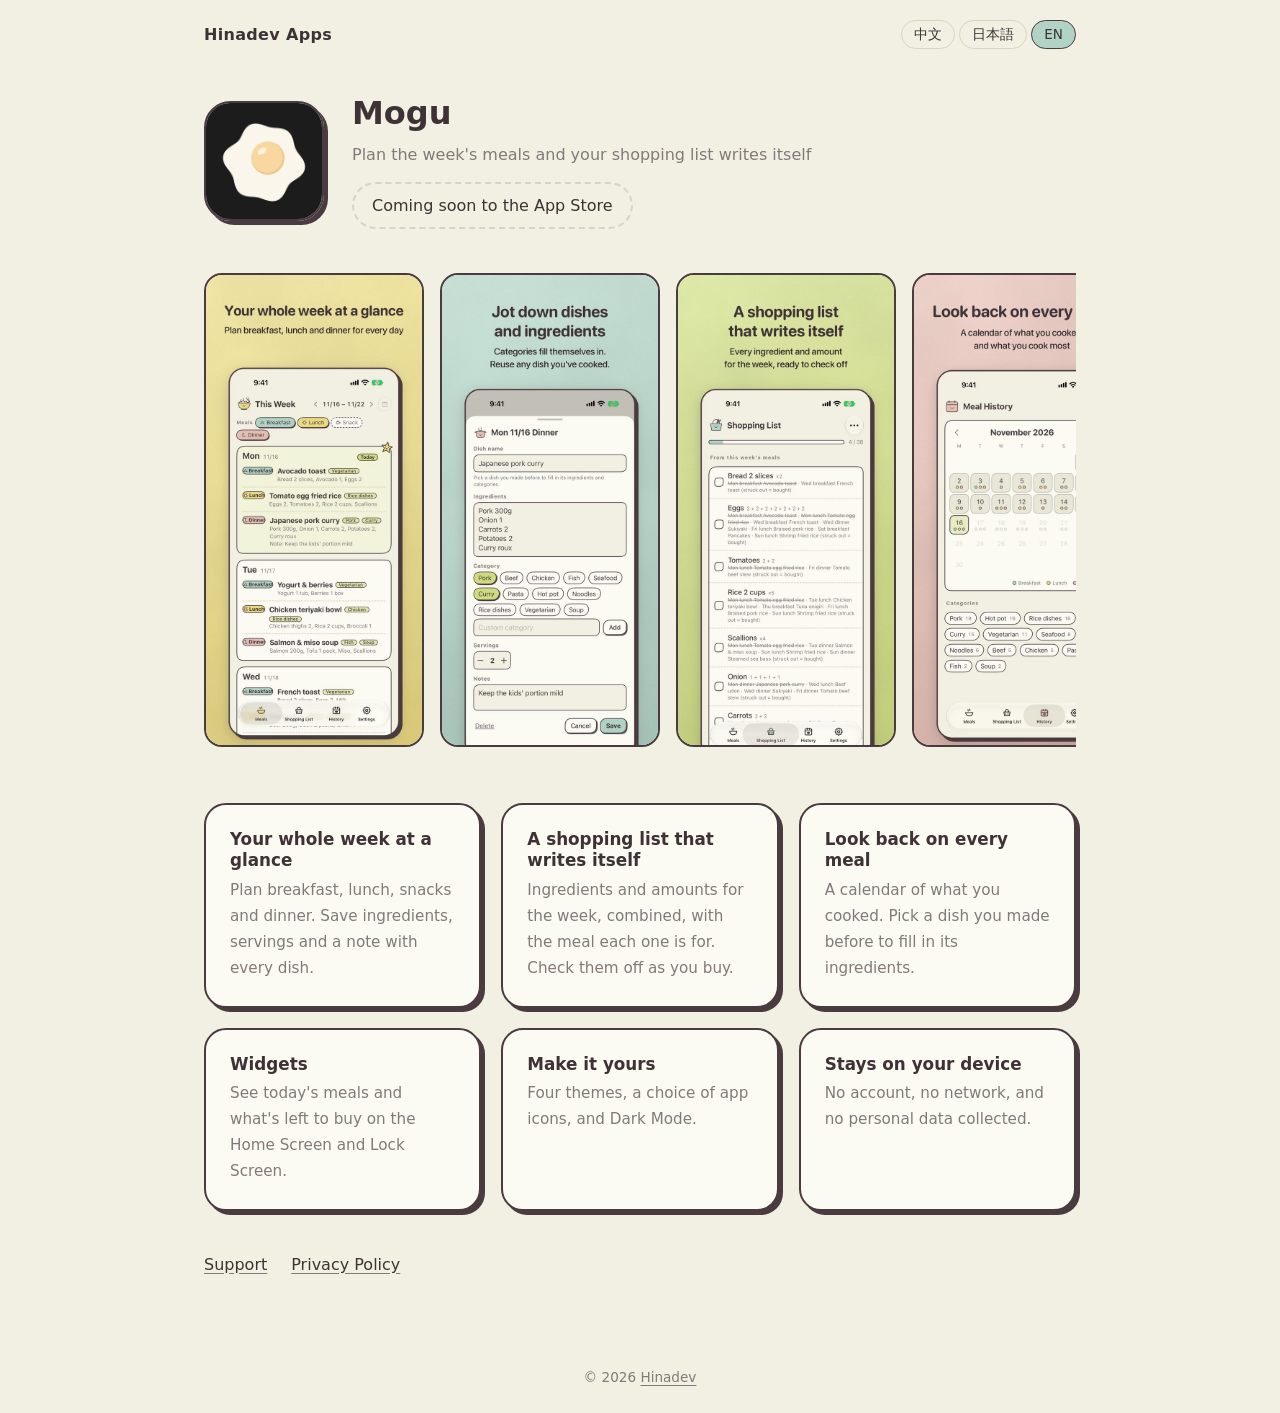
==== public/mogu/index.html @ 6caa622a "Rename Shokutaku to Mogu Move the app's pages to /mogu and redirect /shokutaku there.  Co-Authored-B" ====
<!doctype html>
<html lang="en">
<head>
  <meta charset="utf-8">
  <meta name="viewport" content="width=device-width, initial-scale=1">
  <title>Mogu: Weekly Meal Planner</title>
  <meta name="title-zh-Hant" content="Mogu：每週菜單與買菜清單">
  <meta name="title-ja" content="Mogu - 1週間の献立と買い物リスト">
  <meta name="title-en" content="Mogu: Weekly Meal Planner">
  <meta name="description" content="A weekly meal planner for families. Plan the week's meals and get a shopping list built from the ingredients.">
  <meta property="og:title" content="Mogu">
  <meta property="og:image" content="https://apps.hinadev.com/mogu/img/icon.png">
  <link rel="icon" href="/mogu/img/favicon.png">
  <link rel="apple-touch-icon" href="/mogu/img/apple-touch-icon.png">
  <link rel="stylesheet" href="/assets/site.css">
  <script src="/assets/lang.js"></script>
</head>
<body>
  <header class="top">
    <a class="brand" href="/">Hinadev Apps</a>
    <div class="langs">
      <button data-set-lang="zh-Hant">中文</button>
      <button data-set-lang="ja">日本語</button>
      <button data-set-lang="en">EN</button>
    </div>
  </header>

  <main>
    <section class="hero">
      <img src="img/icon.png" alt="">
      <div>
        <h1 lang="ja">モグ <span style="font-weight:500">Mogu</span></h1>
        <h1 lang="zh-Hant">Mogu</h1>
        <h1 lang="en">Mogu</h1>
        <p lang="zh-Hant">規劃一週三餐，自動整理採購清單</p>
        <p lang="ja">1週間の献立から買い物リストを自動作成</p>
        <p lang="en">Plan the week's meals and your shopping list writes itself</p>
        <!-- Replace with the App Store link once the app is live:
             <a class="badge" href="https://apps.apple.com/app/idXXXXXXXXXX">App Store</a> -->
        <span class="badge soon" lang="zh-Hant">即將登上 App Store</span>
        <span class="badge soon" lang="ja">App Store で近日公開</span>
        <span class="badge soon" lang="en">Coming soon to the App Store</span>
      </div>
    </section>

    <div class="shots" lang="zh-Hant">
      <img src="img/zh-Hant-1.jpg" alt="一週菜單" loading="lazy">
      <img src="img/zh-Hant-2.jpg" alt="編輯料理" loading="lazy">
      <img src="img/zh-Hant-3.jpg" alt="採購清單" loading="lazy">
      <img src="img/zh-Hant-4.jpg" alt="料理紀錄" loading="lazy">
      <img src="img/zh-Hant-5.jpg" alt="主題設定" loading="lazy">
    </div>
    <div class="shots" lang="ja">
      <img src="img/ja-1.jpg" alt="1週間の献立" loading="lazy">
      <img src="img/ja-2.jpg" alt="料理の編集" loading="lazy">
      <img src="img/ja-3.jpg" alt="買い物リスト" loading="lazy">
      <img src="img/ja-4.jpg" alt="料理の記録" loading="lazy">
      <img src="img/ja-5.jpg" alt="テーマ" loading="lazy">
    </div>
    <div class="shots" lang="en">
      <img src="img/en-1.jpg" alt="This week's meals" loading="lazy">
      <img src="img/en-2.jpg" alt="Editing a dish" loading="lazy">
      <img src="img/en-3.jpg" alt="Shopping list" loading="lazy">
      <img src="img/en-4.jpg" alt="Meal history" loading="lazy">
      <img src="img/en-5.jpg" alt="Themes" loading="lazy">
    </div>

    <section class="features" lang="zh-Hant">
      <div class="card"><h3>一週菜單，一眼看完</h3><p>早餐、午餐、點心、晚餐分開規劃，每道料理記下材料、份數和備註。</p></div>
      <div class="card"><h3>採購清單，自動整理</h3><p>合併整週的材料和份量，標出是哪一餐要用的，買好就劃掉。</p></div>
      <div class="card"><h3>吃過什麼，都有紀錄</h3><p>用月曆回顧每一餐，看看最常煮什麼。做過的菜一點就帶入材料。</p></div>
      <div class="card"><h3>小工具</h3><p>主畫面和鎖定畫面直接看到今天的菜單和還沒買的東西。</p></div>
      <div class="card"><h3>換上喜歡的風格</h3><p>四種主題、多款 App 圖示，支援深色模式。</p></div>
      <div class="card"><h3>資料只在你的裝置上</h3><p>不用註冊帳號，不連網路，不收集任何個人資料。</p></div>
    </section>
    <section class="features" lang="ja">
      <div class="card"><h3>1週間の献立をひと目で</h3><p>朝食・昼食・おやつ・夕食を分けて計画。料理ごとに材料、人数、メモを記録。</p></div>
      <div class="card"><h3>買い物リストを自動作成</h3><p>1週間分の材料と分量をまとめて、どの食事で使うかも表示。買ったらチェック。</p></div>
      <div class="card"><h3>食べたものを振り返る</h3><p>カレンダーで毎日の食卓を記録。前に作った料理は材料ごと呼び出せます。</p></div>
      <div class="card"><h3>ウィジェット</h3><p>ホーム画面とロック画面で、今日の献立とまだ買っていないものを確認。</p></div>
      <div class="card"><h3>好きなテーマで</h3><p>4つのテーマと選べるアプリアイコン。ダークモード対応。</p></div>
      <div class="card"><h3>データは端末の中だけ</h3><p>アカウント不要、通信なし。個人情報は一切収集しません。</p></div>
    </section>
    <section class="features" lang="en">
      <div class="card"><h3>Your whole week at a glance</h3><p>Plan breakfast, lunch, snacks and dinner. Save ingredients, servings and a note with every dish.</p></div>
      <div class="card"><h3>A shopping list that writes itself</h3><p>Ingredients and amounts for the week, combined, with the meal each one is for. Check them off as you buy.</p></div>
      <div class="card"><h3>Look back on every meal</h3><p>A calendar of what you cooked. Pick a dish you made before to fill in its ingredients.</p></div>
      <div class="card"><h3>Widgets</h3><p>See today's meals and what's left to buy on the Home Screen and Lock Screen.</p></div>
      <div class="card"><h3>Make it yours</h3><p>Four themes, a choice of app icons, and Dark Mode.</p></div>
      <div class="card"><h3>Stays on your device</h3><p>No account, no network, and no personal data collected.</p></div>
    </section>

    <nav class="links">
      <a href="support/" lang="zh-Hant">支援與聯絡</a>
      <a href="support/" lang="ja">サポート・お問い合わせ</a>
      <a href="support/" lang="en">Support</a>
      <a href="privacy/" lang="zh-Hant">隱私權政策</a>
      <a href="privacy/" lang="ja">プライバシーポリシー</a>
      <a href="privacy/" lang="en">Privacy Policy</a>
    </nav>
  </main>

  <footer>© 2026 <a href="https://hinadev.com">Hinadev</a></footer>
</body>
</html>
---- assets/site.css ----
:root {
  --paper: #f2f0e3;
  --surface: #fbfaf3;
  --ink: #3e3236;
  --muted: #84797a;
  --line: #d8d4c2;
  --frame: #4a3b40;
  --accent: #b1d3c5;
  --butter: #eadb80;
  font-family: ui-rounded, "SF Pro Rounded", "Hiragino Maru Gothic ProN", "Yuanti TC", "PingFang TC", system-ui, sans-serif;
  color: var(--ink);
  background: var(--paper);
  line-height: 1.7;
  -webkit-text-size-adjust: 100%;
}

@media (prefers-color-scheme: dark) {
  :root {
    --paper: #23283a;
    --surface: #2d3347;
    --ink: #ede6da;
    --muted: #a7a3ae;
    --line: #444b61;
    --frame: #e9e1d2;
    --accent: #8db6a6;
    --butter: #cdbe63;
  }
}

* { box-sizing: border-box; }
body { margin: 0; min-height: 100vh; display: flex; flex-direction: column; }
main { flex: 1; width: 100%; max-width: 920px; margin: 0 auto; padding: 0 24px 64px; }
a { color: inherit; text-decoration-color: var(--muted); text-underline-offset: 3px; }
img { max-width: 100%; display: block; }
h1, h2, h3 { line-height: 1.3; }

/* Language: only the block matching <html data-lang> shows. */
[data-lang="zh-Hant"] [lang]:not([lang="zh-Hant"]):not(html),
[data-lang="ja"] [lang]:not([lang="ja"]):not(html),
[data-lang="en"] [lang]:not([lang="en"]):not(html) { display: none !important; }

.top { display: flex; align-items: center; justify-content: space-between; gap: 16px; max-width: 920px; width: 100%; margin: 0 auto; padding: 20px 24px; }
.brand { font-weight: 700; text-decoration: none; letter-spacing: 0.02em; }
.langs { display: flex; gap: 4px; }
.langs button {
  font: inherit; font-size: 0.85rem; color: var(--ink); background: transparent; cursor: pointer;
  border: 1.5px solid var(--line); border-radius: 999px; padding: 2px 12px;
}
.langs button[aria-pressed="true"] { background: var(--accent); border-color: var(--frame); color: #3e3236; }

.card {
  background: var(--surface); border: 2px solid var(--frame); border-radius: 22px;
  box-shadow: 4px 4px 0 var(--frame); padding: 24px;
}

/* Apps index */
.apps { display: grid; grid-template-columns: repeat(auto-fill, minmax(260px, 1fr)); gap: 24px; margin-top: 24px; }
.app-card { display: flex; gap: 16px; align-items: center; text-decoration: none; transition: transform 0.15s; }
.app-card:hover { transform: translate(-2px, -2px); box-shadow: 6px 6px 0 var(--frame); }
.app-card img { width: 72px; height: 72px; border-radius: 22%; }
.app-card h2 { margin: 0; font-size: 1.15rem; }
.app-card p { margin: 2px 0 0; color: var(--muted); font-size: 0.92rem; }

/* App page */
.hero { display: flex; gap: 28px; align-items: center; margin: 24px 0 40px; }
.hero img { width: 120px; height: 120px; border-radius: 22%; border: 2px solid var(--frame); box-shadow: 4px 4px 0 var(--frame); flex: none; }
.hero h1 { margin: 0; font-size: 2rem; }
.hero p { margin: 6px 0 0; color: var(--muted); }
.badge {
  display: inline-block; margin-top: 14px; padding: 8px 18px; border-radius: 999px; font-weight: 700; text-decoration: none;
  background: var(--frame); color: var(--paper);
}
.badge.soon { background: transparent; color: var(--ink); border: 2px dashed var(--line); font-weight: 500; }

.shots { display: flex; gap: 16px; overflow-x: auto; padding: 4px 4px 16px; scroll-snap-type: x mandatory; }
.shots img { width: 220px; flex: none; border-radius: 18px; border: 2px solid var(--frame); scroll-snap-align: start; }

.features { display: grid; grid-template-columns: repeat(auto-fill, minmax(260px, 1fr)); gap: 20px; margin: 40px 0; }
.features h3 { margin: 0 0 6px; font-size: 1.05rem; }
.features p { margin: 0; color: var(--muted); font-size: 0.95rem; }

.links { display: flex; flex-wrap: wrap; gap: 12px 24px; margin-top: 32px; }

.doc h1 { font-size: 1.7rem; margin: 24px 0 4px; }
.doc .date { color: var(--muted); margin: 0 0 24px; }
.doc h2 { font-size: 1.15rem; margin-top: 28px; }
.doc ul { padding-left: 1.3em; }

footer { color: var(--muted); font-size: 0.85rem; text-align: center; padding: 24px; }

@media (max-width: 560px) {
  .hero { flex-direction: column; align-items: flex-start; gap: 18px; }
  .hero h1 { font-size: 1.6rem; }
  .shots img { width: 180px; }
}
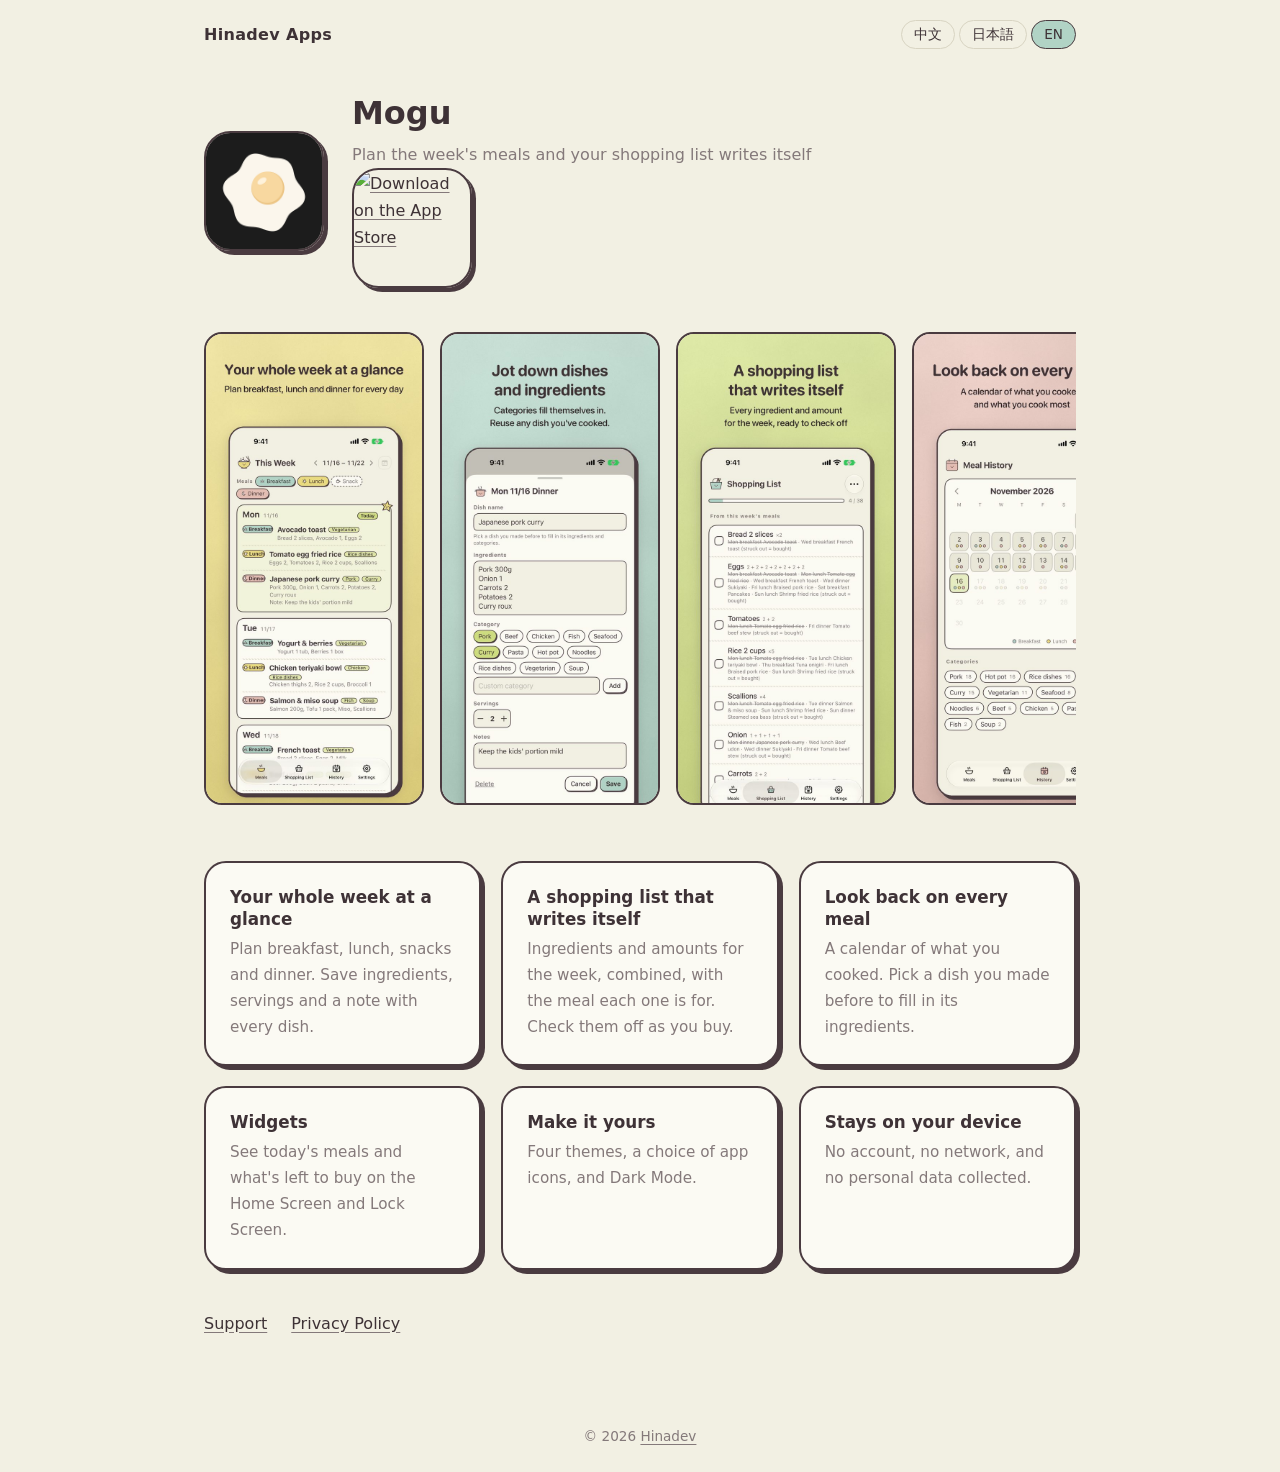
==== commit dc0c04e7: "Link Mogu to the App Store" ====
--- a/public/mogu/index.html
+++ b/public/mogu/index.html
@@ -8,6 +8,7 @@
   <meta name="title-ja" content="Mogu - 1週間の献立と買い物リスト">
   <meta name="title-en" content="Mogu: Weekly Meal Planner">
   <meta name="description" content="A weekly meal planner for families. Plan the week's meals and get a shopping list built from the ingredients.">
+  <meta name="apple-itunes-app" content="app-id=6829370267">
   <meta property="og:title" content="Mogu">
   <meta property="og:image" content="https://apps.hinadev.com/mogu/img/icon.png">
   <link rel="icon" href="/mogu/img/favicon.png">
@@ -35,11 +36,9 @@
         <p lang="zh-Hant">規劃一週三餐，自動整理採購清單</p>
         <p lang="ja">1週間の献立から買い物リストを自動作成</p>
         <p lang="en">Plan the week's meals and your shopping list writes itself</p>
-        <!-- Replace with the App Store link once the app is live:
-             <a class="badge" href="https://apps.apple.com/app/idXXXXXXXXXX">App Store</a> -->
-        <span class="badge soon" lang="zh-Hant">即將登上 App Store</span>
-        <span class="badge soon" lang="ja">App Store で近日公開</span>
-        <span class="badge soon" lang="en">Coming soon to the App Store</span>
+        <a class="store" href="https://apps.apple.com/app/id6829370267" lang="zh-Hant"><img src="/assets/app-store-zh-tw.svg" alt="從 App Store 下載"></a>
+        <a class="store" href="https://apps.apple.com/app/id6829370267" lang="ja"><img src="/assets/app-store-ja-jp.svg" alt="App Store からダウンロード"></a>
+        <a class="store" href="https://apps.apple.com/app/id6829370267" lang="en"><img src="/assets/app-store-en-us.svg" alt="Download on the App Store"></a>
       </div>
     </section>
 
@@ -74,7 +73,7 @@
       <div class="card"><h3>資料只在你的裝置上</h3><p>不用註冊帳號，不連網路，不收集任何個人資料。</p></div>
     </section>
     <section class="features" lang="ja">
-      <div class="card"><h3>1週間の献立をひと目で</h3><p>朝食・昼食・おやつ・夕食を分けて計画。料理ごとに材料、人数、メモを記録。</p></div>
+      <div class="card"><h3>1週間の献立をひと目で</h3><p>朝食、昼食、おやつ、夕食を分けて計画。料理ごとに材料、人数、メモを記録。</p></div>
       <div class="card"><h3>買い物リストを自動作成</h3><p>1週間分の材料と分量をまとめて、どの食事で使うかも表示。買ったらチェック。</p></div>
       <div class="card"><h3>食べたものを振り返る</h3><p>カレンダーで毎日の食卓を記録。前に作った料理は材料ごと呼び出せます。</p></div>
       <div class="card"><h3>ウィジェット</h3><p>ホーム画面とロック画面で、今日の献立とまだ買っていないものを確認。</p></div>
@@ -92,7 +91,7 @@
 
     <nav class="links">
       <a href="support/" lang="zh-Hant">支援與聯絡</a>
-      <a href="support/" lang="ja">サポート・お問い合わせ</a>
+      <a href="support/" lang="ja">サポート、お問い合わせ</a>
       <a href="support/" lang="en">Support</a>
       <a href="privacy/" lang="zh-Hant">隱私權政策</a>
       <a href="privacy/" lang="ja">プライバシーポリシー</a>
